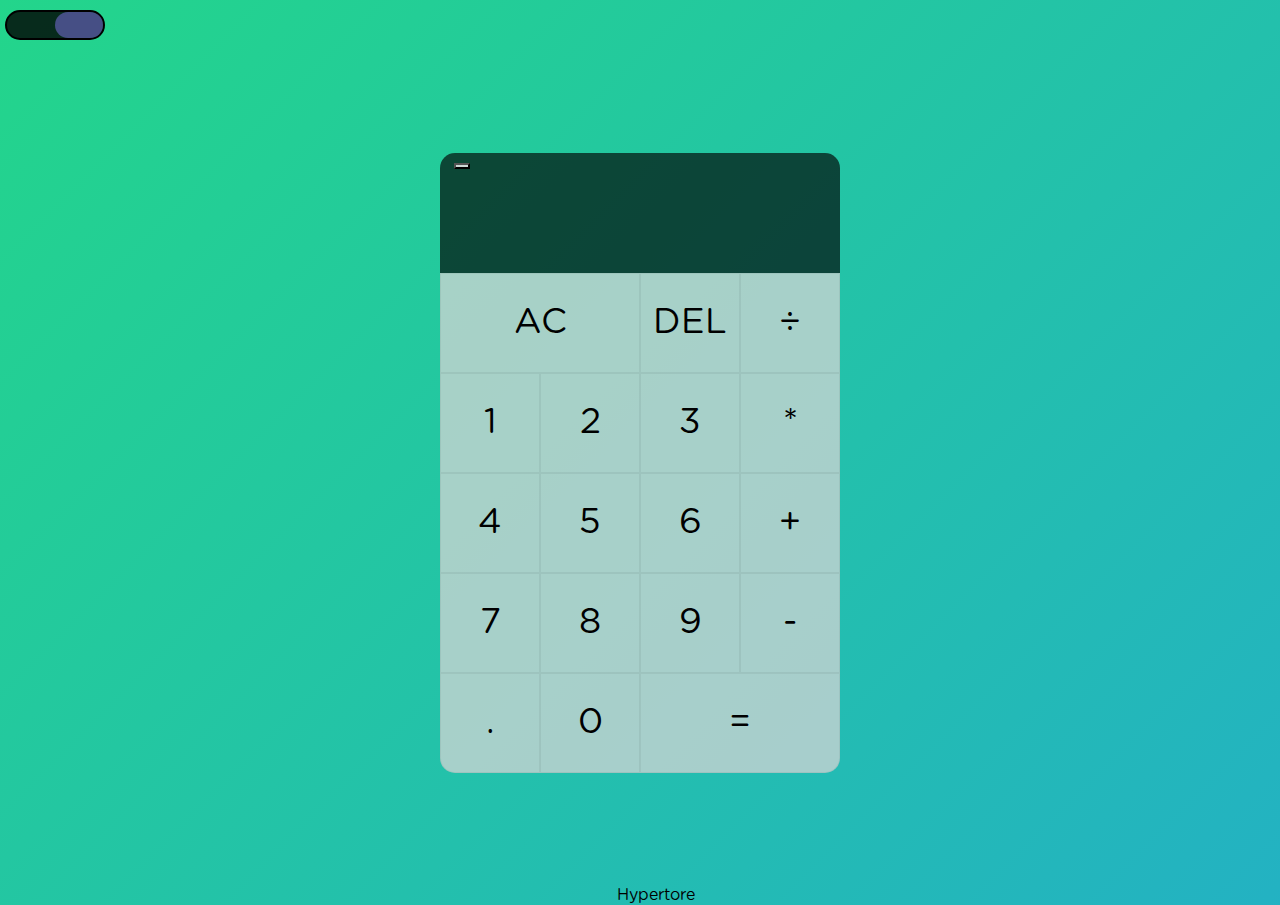
==== calculatrice-java/index.html @ 6ae27196 "0.3" ====
<!DOCTYPE html>
<html lang="fr">
<head>
    <meta charset="UTF-8">
    <meta http-equiv="X-UA-Compatible" content="IE=edge">
    <meta name="viewport" content="width=device-width, initial-scale=1.0">
    
    <title>Calculette</title>
    <link href = "style.css" rel = "stylesheet">
    <script src = "script.js" defer></script>
    <link rel = "stylesheet" href = "libraries/notyf.min.css">
    <script src = "libraries/notyf.min.js"></script>
    <link href='https://css.gg/clipboard.css' rel='stylesheet'>
    <link href='https://css.gg/copyright.css' rel='stylesheet'>
    <link href='https://css.gg/sun.css' rel='stylesheet'>
    <link href='https://css.gg/moon.css' rel='stylesheet'>

</head>
<body>
    <div class="filtre-nuit mode-nuit-disponible">
        <div class="bouton-nuit">
            <input type="checkbox" class="checkbox" id="mode-nuit">
            <label for="mode-nuit" class="label">
              <i class="gg-moon"></i>
              <i class="gg-sun"></i>
              <div class="glisseur mode-nuit-disponible"></div>
            </label>
        </div>

        <div class = "calculette-grille mode-nuit-disponible">
            <div class = "output">
             <button button-copy onclick = "CopierResuletat()" class="gg-clipboard"></button>
             <div data-operation-precedente class = "operation-precedente"></div>
             <div data-operation-actuelle class = "operation-actuelle" id = "source-de-copie"></div>
            </div>
            <button data-ac class = "bouton-ac">AC</button>
            <button data-del class = "bouton-del">DEL</button>
            <button data-operateur class = "operateur">÷</button>
            <button data-nombre class = "nombre">1</button>
            <button data-nombre class = "nombre">2</button>
            <button data-nombre class = "nombre">3</button>
            <button data-operateur class = "operateur">*</button>
            <button data-nombre class = "nombre">4</button>
            <button data-nombre class = "nombre">5</button>
            <button data-nombre class = "nombre">6</button>
            <button data-operateur class = "operateur">+</button>
            <button data-nombre class = "nombre">7</button>
            <button data-nombre class = "nombre">8</button>
            <button data-nombre class = "nombre">9</button>
            <button data-operateur class = "operateur">-</button>
            <button data-nombre class = "bouton-vrgl">.</button>
            <button data-nombre class = "nombre">0</button>
            <button data-egl class = "bouton-egl">=</button>
        </div>

        <div class = "copyright">
            <div><i class="gg-copyright"></i></div>
            <div>Hypertore</div>
        </div>

    </div>
</body>
</html>
---- calculatrice-java/style.css ----
*,* ::before, *::after {
    box-sizing: border-box;
    font-family: GothamRoundedBook, sans-serif;
    font-weight: normal;
 }


 @font-face
 {
     font-family: 'GothamRoundedBook';
     src: url('font/GothamRoundedBook.ttf');

     /*font-family: 'GothamRoundedBold';
     src: url('font/GothamRoundedBold.ttf');*/
 }

 body{
    padding: 0;
    margin: 0;
    background: linear-gradient(-45deg, #ee7752, #e73c7e, #23a6d5, #23d58b);
    background-size: 400% 400%;
	animation: gradient 15s ease infinite;
	height: 100vh;
}

@keyframes gradient {
	0% {
		background-position: 0% 50%;
	}
	50% {
		background-position: 100% 50%;
	}
	100% {
		background-position: 0% 50%;
	}
}

.calculette-grille{
    display : grid;
    justify-content: center;
    align-content: center;
    min-height: 94vh;
    grid-template-columns: repeat(4, 100px);
    grid-template-rows: minmax(120px, auto) repeat(5, 100px);
}

.calculette-grille.nuit > button{
    background-color : rgba(80, 82, 84, 0.75);
    color :rgb(250, 250, 250);
    transition: .5s ease all;
}

.calculette-grille > button {
    cursor: pointer;
    font-size: 2.2rem;
    border:  1px solid #0000000e;
    outline : none;
    background-color : rgba(212, 212, 212, 0.75);
    transition: color .5s ease;
}

.output{
    border-top-left-radius: 15px;
    border-top-right-radius: 15px;
    grid-column: 1 / -1;
    background-color : rgba(0, 0, 0, 0.65);
    display: flex;
    align-items: flex-end;
    justify-content: space-between;
    flex-direction: column;
    padding: 10px;
    word-wrap: break-word;
    word-break: break-all;
}

.output .operation-precedente{
    color:rgba(255, 255, 255, 0.75);
    font-size: 1.5rem;
}
.output .operation-actuelle{
    color: rgb(255, 255, 255);
    font-size: 2.5rem;
}
.bouton-vrgl{
    border-bottom-left-radius: 15px;
}
.bouton-egl{
    grid-column: span 2;
    border-bottom-right-radius: 15px;
}
.bouton-ac{
    grid-column: span 2;
    background-color: #e73c7e;
}

.bouton-ac:hover{
    background-color : rgb(221, 47, 47);
}

.nombre:hover{
    background-color : rgba(255, 255, 255, 0.797);
}

.operateur:hover{
    background-color : rgba(153, 223, 255, 0.748);
}

.bouton-vrgl:hover{
    background-color : rgb(100, 100, 100);
}
.bouton-del:hover{
    background-color : rgb(173, 131, 67);
}

.bouton-egl:hover{
    background-color : rgb(90, 155, 77);
}

.gg-clipboard {
    cursor: copy;
    margin-right: 360px;
    margin-top: 0px;
    background-color : rgba(255, 255, 255, 0.795);
    color :rgba(39, 39, 39, 0.897);
}

.gg-clipboard:hover{
    color : rgba(0, 0, 0, 0.836);
    background-color :rgb(255, 255, 255);
}

.copyright{
    display : grid;
    justify-content: center;
    align-content: center;
    grid-template-columns: repeat(2, 20px);
    margin-right: 47px;
}


.bouton-nuit{
    padding-top: 10px;
    padding-left : 5px
}

.filtre-nuit{
    height: 100%;
    color :rgb(0, 0, 0);
    transition: .5s ease all;
}
.filtre-nuit.nuit {
	background-color: rgba(17, 16, 34, 0.911);
    color :rgba(255, 255, 255, 0.918);
    transition: .5s ease all;
}
.label {
	background-color: rgba(0, 0, 0, 0.8);
	display: flex;
	height: 30px;
	border-radius: 50px;
	width: 100px;
	justify-content: space-between;
	align-items: center;
	position: relative;
	padding: 0 15px;
	transition: all .5s ease-in-out;
	cursor: pointer;
	border: 2px solid black;
}
.label .gg-moon {
    scale: 20rem;
	color: rgb(250, 250, 250);
}
label .gg-sun {
	color: rgb(202, 175, 19);
}
.glisseur {
	position: absolute;
	left: 50%;
	width: 50%;
	height: 100%;
	background: rgb(24, 27, 46);
    background: rgb(70, 79, 133);
	border-radius: 50px;
	transition: .3s ease all;
}
.glisseur.nuit {
	background: rgb(70, 79, 133);
    background: rgb(24, 27, 46);
}
.checkbox {
	opacity: 0;
	position: absolute;
}

.checkbox:checked + .label .glisseur {
	left: 0;
}
.checkbox:checked + .label {
	background-color: rgba(0, 0, 0, 0.623);
}
---- calculatrice-java/libraries/notyf.min.css ----
@-webkit-keyframes notyf-fadeinup
{
	0%
	{
		opacity:0;
	transform:translateY(25%)}

	to
	{
		opacity:1;
	transform:translateY(0)}
}

@keyframes notyf-fadeinup
{
	0%
	{
		opacity:0;
	transform:translateY(25%)}

	to
	{
		opacity:1;
	transform:translateY(0)}
}

@-webkit-keyframes notyf-fadeinleft
{
	0%
	{
		opacity:0;
	transform:translateX(25%)}

	to
	{
		opacity:1;
	transform:translateX(0)}
}

@keyframes notyf-fadeinleft
{
	0%
	{
		opacity:0;
	transform:translateX(25%)}

	to
	{
		opacity:1;
	transform:translateX(0)}
}

@-webkit-keyframes notyf-fadeoutright
{
	0%
	{
		opacity:1;
	transform:translateX(0)}

	to
	{
		opacity:0;
	transform:translateX(25%)}
}

@keyframes notyf-fadeoutright
{
	0%
	{
		opacity:1;
	transform:translateX(0)}

	to
	{
		opacity:0;
	transform:translateX(25%)}
}

@-webkit-keyframes notyf-fadeoutdown
{
	0%
	{
		opacity:1;
	transform:translateY(0)}

	to
	{
		opacity:0;
	transform:translateY(25%)}
}

@keyframes notyf-fadeoutdown
{
	0%
	{
		opacity:1;
	transform:translateY(0)}

	to
	{
		opacity:0;
	transform:translateY(25%)}
}

@-webkit-keyframes ripple
{
	0%
	{
	transform:scale(0) translateY(-45%) translateX(13%)}

	to
	{
	transform:scale(1) translateY(-45%) translateX(13%)}
}

@keyframes ripple
{
	0%
	{
	transform:scale(0) translateY(-45%) translateX(13%)}

	to
	{
	transform:scale(1) translateY(-45%) translateX(13%)}
}

.notyf
{
	position:fixed;
	top:0;
	left:0;
	height:100%;
	width:100%;
	color:#fff;
	z-index:9999;
	display:flex;
	flex-direction:column;
	align-items:flex-end;
	justify-content:flex-end;
	pointer-events:none;
	box-sizing:border-box;
padding:20px}

.notyf__icon--error,.notyf__icon--success
{
	height:21px;
	width:21px;
	background:#fff;
	border-radius:50%;
	display:block;
	margin:0 auto;
position:relative}

.notyf__icon--error:after,.notyf__icon--error:before
{
	content:"";
	background:currentColor;
	display:block;
	position:absolute;
	width:3px;
	border-radius:3px;
	left:9px;
	height:12px;
top:5px}

.notyf__icon--error:after
{
transform:rotate(-45deg)}

.notyf__icon--error:before
{
transform:rotate(45deg)}

.notyf__icon--success:after,.notyf__icon--success:before
{
	content:"";
	background:currentColor;
	display:block;
	position:absolute;
	width:3px;
border-radius:3px}

.notyf__icon--success:after
{
	height:6px;
	transform:rotate(-45deg);
	top:9px;
left:6px}

.notyf__icon--success:before
{
	height:11px;
	transform:rotate(45deg);
	top:5px;
left:10px}

.notyf__toast
{
	display:block;
	overflow:hidden;
	pointer-events:auto;
	-webkit-animation:notyf-fadeinup .3s ease-in forwards;
	animation:notyf-fadeinup .3s ease-in forwards;
	box-shadow:0 3px 7px 0 rgba(0,0,0,.25);
	position:relative;
	padding:0 15px;
	border-radius:2px;
	max-width:300px;
	transform:translateY(25%);
	box-sizing:border-box;
flex-shrink:0}

.notyf__toast--disappear
{
	transform:translateY(0);
	-webkit-animation:notyf-fadeoutdown .3s forwards;
	animation:notyf-fadeoutdown .3s forwards;
	-webkit-animation-delay:.25s;
animation-delay:.25s}

.notyf__toast--disappear .notyf__icon,.notyf__toast--disappear .notyf__message
{
	-webkit-animation:notyf-fadeoutdown .3s forwards;
	animation:notyf-fadeoutdown .3s forwards;
	opacity:1;
transform:translateY(0)}

.notyf__toast--disappear .notyf__dismiss
{
	-webkit-animation:notyf-fadeoutright .3s forwards;
	animation:notyf-fadeoutright .3s forwards;
	opacity:1;
transform:translateX(0)}

.notyf__toast--disappear .notyf__message
{
	-webkit-animation-delay:.05s;
animation-delay:.05s}

.notyf__toast--upper
{
margin-bottom:20px}

.notyf__toast--lower
{
margin-top:20px}

.notyf__toast--dismissible .notyf__wrapper
{
padding-right:30px}

.notyf__ripple
{
	height:400px;
	width:400px;
	position:absolute;
	transform-origin:bottom right;
	right:0;
	top:0;
	border-radius:50%;
	transform:scale(0) translateY(-51%) translateX(13%);
	z-index:5;
	-webkit-animation:ripple .4s ease-out forwards;
animation:ripple .4s ease-out forwards}

.notyf__wrapper
{
	display:flex;
	align-items:center;
	padding-top:17px;
	padding-bottom:17px;
	padding-right:15px;
	border-radius:3px;
	position:relative;
z-index:10}

.notyf__icon
{
	width:22px;
	text-align:center;
	font-size:1.3em;
	opacity:0;
	-webkit-animation:notyf-fadeinup .3s forwards;
	animation:notyf-fadeinup .3s forwards;
	-webkit-animation-delay:.3s;
	animation-delay:.3s;
margin-right:13px}

.notyf__dismiss
{
	position:absolute;
	top:0;
	right:0;
	height:100%;
	width:26px;
	margin-right:-15px;
	-webkit-animation:notyf-fadeinleft .3s forwards;
	animation:notyf-fadeinleft .3s forwards;
	-webkit-animation-delay:.35s;
	animation-delay:.35s;
opacity:0}

.notyf__dismiss-btn
{
	background-color:rgba(0,0,0,.25);
	border:none;
	cursor:pointer;
	transition:opacity .2s ease,background-color .2s ease;
	outline:none;
	opacity:.35;
	height:100%;
width:100%}

.notyf__dismiss-btn:after,.notyf__dismiss-btn:before
{
	content:"";
	background:#fff;
	height:12px;
	width:2px;
	border-radius:3px;
	position:absolute;
	left:calc(50% - 1px);
top:calc(50% - 5px)}

.notyf__dismiss-btn:after
{
transform:rotate(-45deg)}

.notyf__dismiss-btn:before
{
transform:rotate(45deg)}

.notyf__dismiss-btn:hover
{
	opacity:.7;
background-color:rgba(0,0,0,.15)}

.notyf__dismiss-btn:active
{
opacity:.8}

.notyf__message
{
	vertical-align:middle;
	position:relative;
	opacity:0;
	-webkit-animation:notyf-fadeinup .3s forwards;
	animation:notyf-fadeinup .3s forwards;
	-webkit-animation-delay:.25s;
	animation-delay:.25s;
line-height:1.5em}

@media only screen and (max-width:480px)
{
	.notyf
	{
	padding:0}

	.notyf__ripple
	{
		height:600px;
		width:600px;
		-webkit-animation-duration:.5s;
	animation-duration:.5s}

	.notyf__toast
	{
		max-width:none;
		border-radius:0;
		box-shadow:0 -2px 7px 0 rgba(0,0,0,.13);
	width:100%}

	.notyf__dismiss
	{
	width:56px}
}
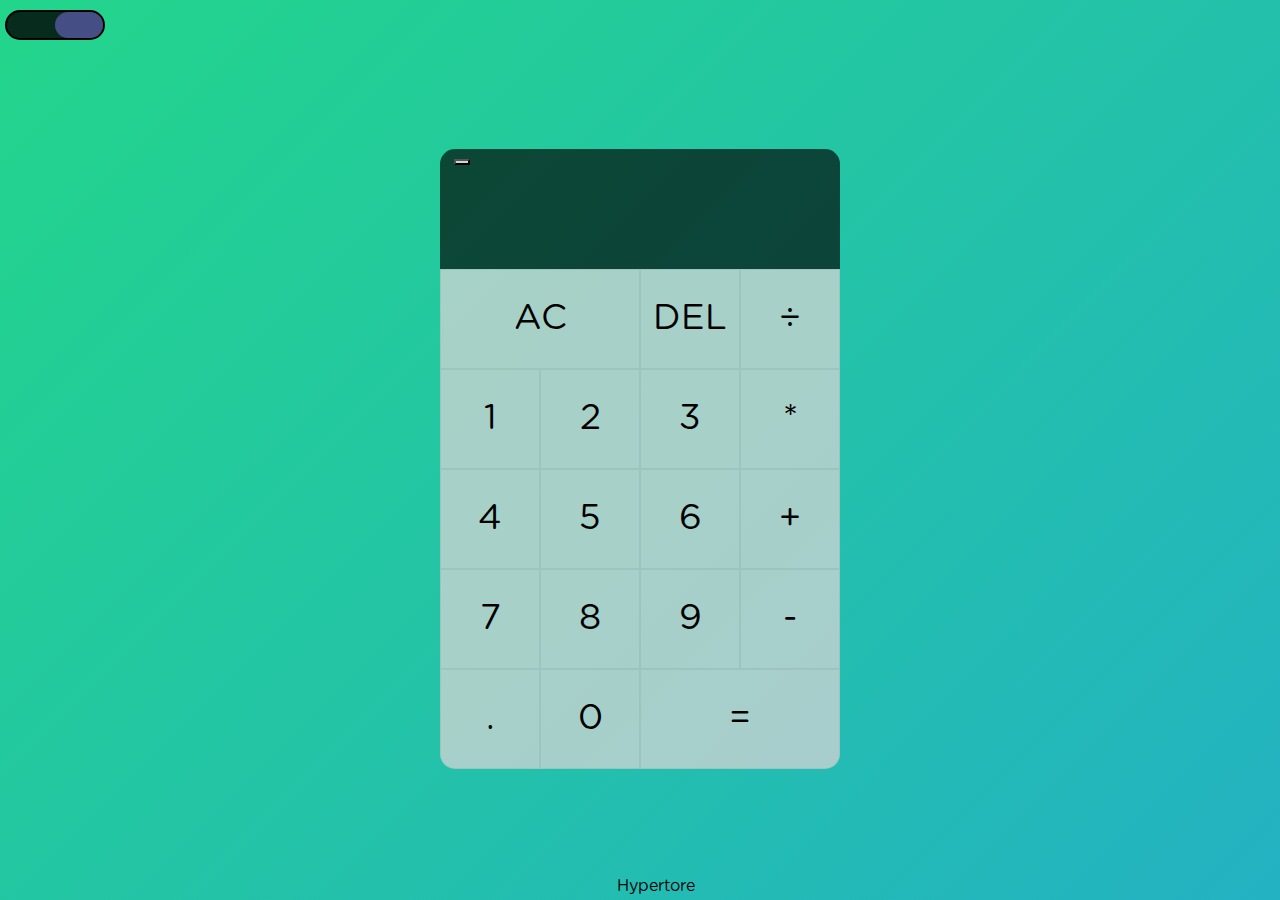
==== commit dce114de: "0.4" ====
--- a/calculatrice-java/index.html
+++ b/calculatrice-java/index.html
@@ -33,24 +33,24 @@
              <div data-operation-precedente class = "operation-precedente"></div>
              <div data-operation-actuelle class = "operation-actuelle" id = "source-de-copie"></div>
             </div>
-            <button data-ac class = "bouton-ac">AC</button>
-            <button data-del class = "bouton-del">DEL</button>
-            <button data-operateur class = "operateur">÷</button>
-            <button data-nombre class = "nombre">1</button>
-            <button data-nombre class = "nombre">2</button>
-            <button data-nombre class = "nombre">3</button>
-            <button data-operateur class = "operateur">*</button>
-            <button data-nombre class = "nombre">4</button>
-            <button data-nombre class = "nombre">5</button>
-            <button data-nombre class = "nombre">6</button>
-            <button data-operateur class = "operateur">+</button>
-            <button data-nombre class = "nombre">7</button>
-            <button data-nombre class = "nombre">8</button>
-            <button data-nombre class = "nombre">9</button>
-            <button data-operateur class = "operateur">-</button>
-            <button data-nombre class = "bouton-vrgl">.</button>
-            <button data-nombre class = "nombre">0</button>
-            <button data-egl class = "bouton-egl">=</button>
+            <button data-ac id = "bac" class = "bouton-ac">AC</button>
+            <button data-del id = "bdel" class = "bouton-del">DEL</button>
+            <button data-operateur id = "b/" class = "operateur">÷</button>
+            <button data-nombre id = "b1" class = "nombre">1</button>
+            <button data-nombre id = "b2"class = "nombre">2</button>
+            <button data-nombre id = "b3"class = "nombre">3</button>
+            <button data-operateur id = "bm*" class = "operateur">*</button>
+            <button data-nombre id = "b4" class = "nombre">4</button>
+            <button data-nombre id = "b5" class = "nombre">5</button>
+            <button data-nombre id = "b6"class = "nombre">6</button>
+            <button data-operateur id = "b+" class = "operateur">+</button>
+            <button data-nombre id = "b7" class = "nombre">7</button>
+            <button data-nombre id = "b8" class = "nombre">8</button>
+            <button data-nombre id = "b9" class = "nombre">9</button>
+            <button data-operateur id = "b-" class = "operateur">-</button>
+            <button data-nombre id = "b." class = "bouton-vrgl">.</button>
+            <button data-nombre id = "b0" class = "nombre">0</button>
+            <button data-egl id = "b=" class = "bouton-egl">=</button>
         </div>
 
         <div class = "copyright">
--- a/calculatrice-java/style.css
+++ b/calculatrice-java/style.css
@@ -39,7 +39,7 @@
     display : grid;
     justify-content: center;
     align-content: center;
-    min-height: 94vh;
+    min-height: 93vh;
     grid-template-columns: repeat(4, 100px);
     grid-template-rows: minmax(120px, auto) repeat(5, 100px);
 }
@@ -52,6 +52,7 @@
 
 .calculette-grille > button {
     cursor: pointer;
+    color :rgb(0, 0, 0);
     font-size: 2.2rem;
     border:  1px solid #0000000e;
     outline : none;
@@ -108,6 +109,11 @@
 .bouton-vrgl:hover{
     background-color : rgb(100, 100, 100);
 }
+
+.bouton-del{
+    padding: 0;
+}
+
 .bouton-del:hover{
     background-color : rgb(173, 131, 67);
 }
@@ -198,4 +204,4 @@
 }
 .checkbox:checked + .label {
 	background-color: rgba(0, 0, 0, 0.623);
-}+}
